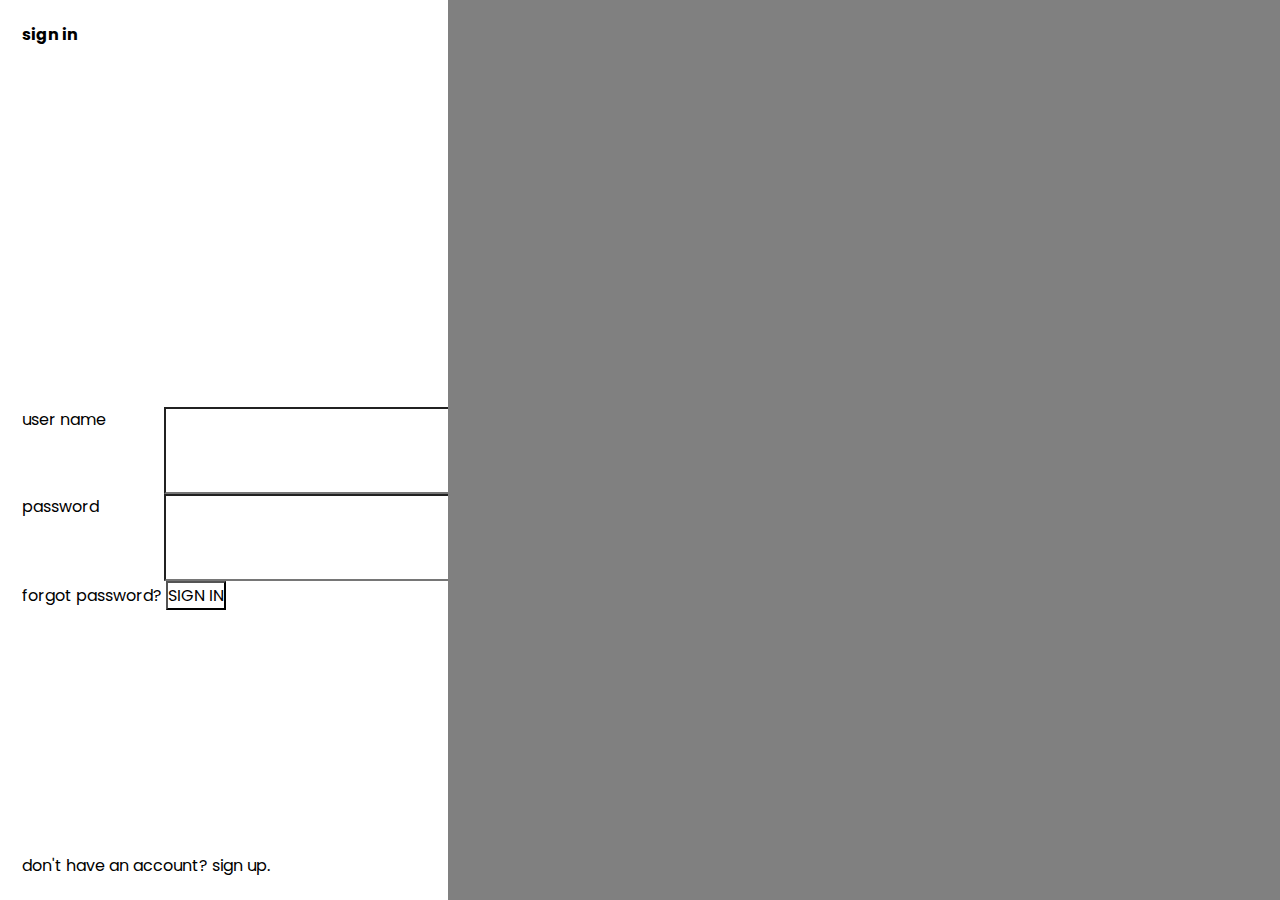
==== index.html @ af851109 "first commit" ====
<!DOCTYPE html>
<html lang="pt-br">

<head>
    <meta charset="UTF-8">
    <meta name="viewport" content="width=device-width, initial-scale=1.0">


    <title>Login Page</title>

    <!-- Imports CSS -->
    <link rel="stylesheet" href="./styles/resets.css">
    <link rel="stylesheet" href="./styles/light_dark_mode.css">
    <link rel="stylesheet" href="./styles/body-style.css">
    <!-- Fim Imports CSS -->

    <!-- others imports -->
    <link rel="stylesheet" href="https://cdn.jsdelivr.net/npm/bootstrap-icons@1.11.3/font/bootstrap-icons.min.css">
    <link rel="preconnect" href="https://fonts.googleapis.com">
    <link rel="preconnect" href="https://fonts.gstatic.com" crossorigin>
    <link 
        href="https://fonts.googleapis.com/css2?family=Poppins:ital,wght@0,100;0,200;0,300;0,400;0,500;0,600;0,700;0,800;0,900;1,100;1,200;1,300;1,400;1,500;1,600;1,700;1,800;1,900&display=swap"
        rel="stylesheet"></link>
    <!-- Fim others imports -->

</head>

<body>

    <main>

        <div>

            <section class="login">

                <h1 id="sign">sign in</h1>

                <form action="#" method="post">

                    <div>
                        <label for="email" id="label_user">user name</label>
                        <input type="email" name="email" id="email">
                    </div>

                    <div>
                        <label for="password" id="label_password">password</label>
                        <input type="password" name="password" id="password">
                    </div>

                    <a href="#" class="forgot">forgot password?</a>

                    <input type="submit" value="SIGN IN">

                </form>

                <a href="#" class="sign_up">don't have an account? sign up.</a>

            </section>

            <section class="img"></section>

        </div>

    </main>

</body>

</html>
---- styles/resets.css ----
*{
    margin: 0;
    padding: 0;
    box-sizing: border-box;

    font-family: 'Poppins', sans-serif;

    background-color: white;
    color: black;
    font-size: 1.6rem;

    list-style: none;
    text-decoration: none;


}

html{
    scroll-behavior: smooth;
    font-size: 62.5%;
}
---- styles/light_dark_mode.css ----
:root{

    --primary: #010101;
    --text: #f2f3f3;

    --others: #1919b9;

}
---- styles/body-style.css ----
main{
    height: 100vh;
    width: 100%;
}

main div{
    display: grid;
    grid-template-columns: 35% 1fr;
    height: 100%;

}

section.login{
    padding: 5%;
    display: flex;
    flex-direction: column;
    justify-content: space-between;

}





section.img{
    background-color: gray;
}
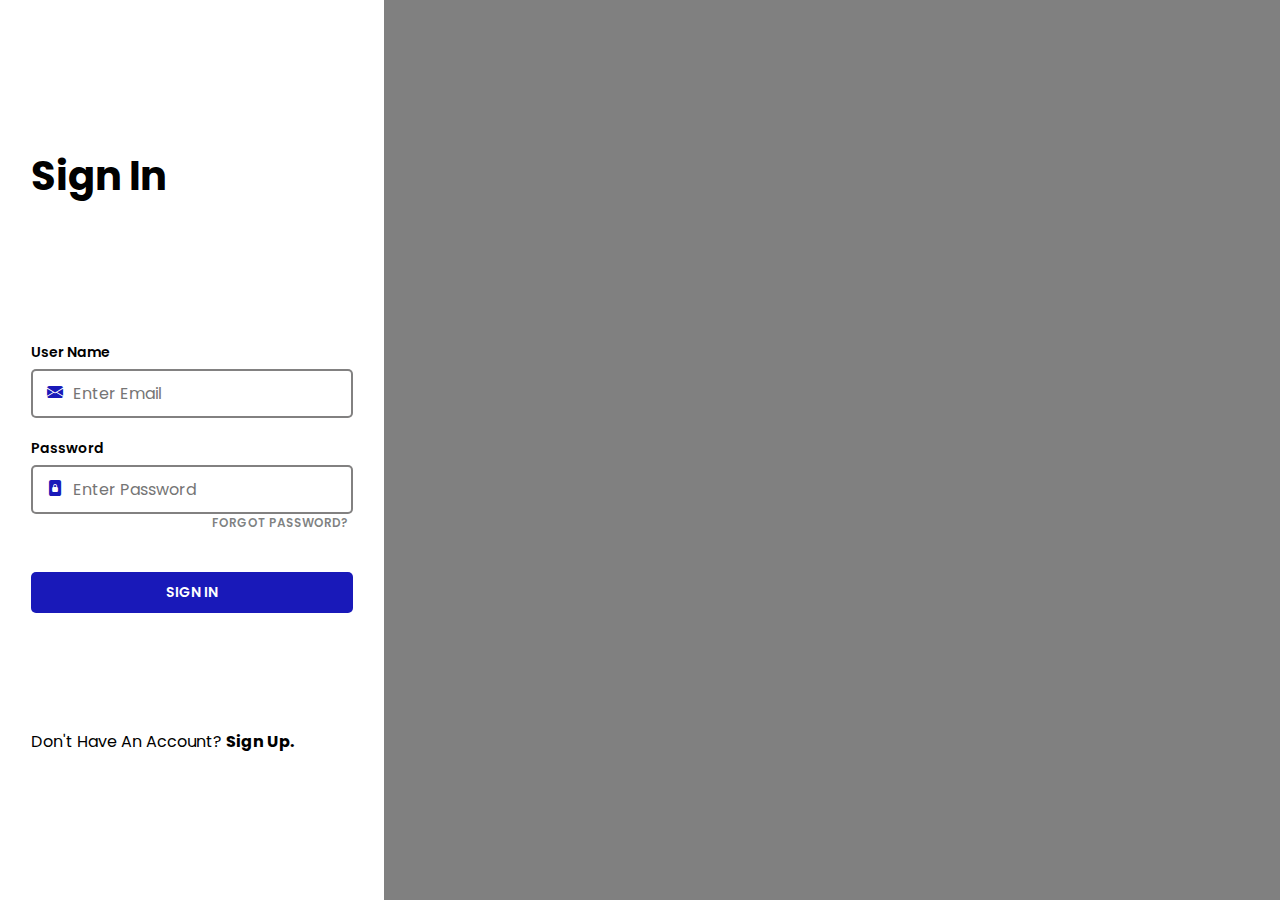
==== commit 0c2f5bf1: "updates light and dark mode also formulary design is ready" ====
--- a/index.html
+++ b/index.html
@@ -1,5 +1,5 @@
 <!DOCTYPE html>
-<html lang="pt-br">
+<html lang="pt-br" class="light">
 
 <head>
     <meta charset="UTF-8">
@@ -33,27 +33,38 @@
 
             <section class="login">
 
+
                 <h1 id="sign">sign in</h1>
 
-                <form action="#" method="post">
+                <form action="#" method="post" id="formulary">
 
-                    <div>
-                        <label for="email" id="label_user">user name</label>
-                        <input type="email" name="email" id="email">
+                    <div id="box-email">
+
+                        <label for="email" class="label_user label">user name</label>
+                       
+                        <input type="email" name="email" id="email" class="email input"
+                        placeholder="Enter Email" required>
+                        <i class="bi bi-envelope-fill"></i>
+
                     </div>
 
-                    <div>
-                        <label for="password" id="label_password">password</label>
-                        <input type="password" name="password" id="password">
+                    <div id="box-password">
+
+                        <label for="password" class="label_password label">password</label>
+                        
+                        <input type="password" name="password" id="password" class="password input" placeholder="Enter Password" required>
+                        <i class="bi bi-file-lock2-fill"></i>
+                        
+
                     </div>
 
                     <a href="#" class="forgot">forgot password?</a>
 
-                    <input type="submit" value="SIGN IN">
+                    <input type="submit" value="SIGN IN" id="sgn">
 
                 </form>
 
-                <a href="#" class="sign_up">don't have an account? sign up.</a>
+                <a href="#" class="sign_up">don't have an account? <b>sign up.</b></a>
 
             </section>
 
--- a/styles/resets.css
+++ b/styles/resets.css
@@ -5,8 +5,8 @@
 
     font-family: 'Poppins', sans-serif;
 
-    background-color: white;
-    color: black;
+    background-color: var(--primary);
+    color: var(--text);
     font-size: 1.6rem;
 
     list-style: none;
--- a/styles/light_dark_mode.css
+++ b/styles/light_dark_mode.css
@@ -1,8 +1,26 @@
 :root{
 
     --primary: #010101;
-    --text: #f2f3f3;
+    --second: #202020;
+    --text: #ffffff;
+
+    --text-sign: #ffffff;
 
     --others: #1919b9;
+    --others-hover: #11115a;
+    --light: rgba(228, 214, 214, 0.562);
+
+}
+
+.light{
+
+    --primary: #fff;
+    --second: #c4c0c0;
+    --text: #000;
+    --text-sign: #ffffff;
+
+    --others: #1919b9;
+    --others-hover: #11115a;
+    --light: rgba(32, 31, 31, 0.562);
 
 }--- a/styles/body-style.css
+++ b/styles/body-style.css
@@ -5,23 +5,178 @@
 
 main div{
     display: grid;
-    grid-template-columns: 35% 1fr;
+    grid-template-columns: 30% 1fr;
     height: 100%;
 
 }
 
 section.login{
-    padding: 5%;
+    padding: 8%;
     display: flex;
     flex-direction: column;
-    justify-content: space-between;
+    justify-content: space-evenly;
+
 
 }
 
+section.login #sign{
+    text-transform: capitalize;
+    font-size: 4rem;
+    margin-bottom: 2rem;
+
+}
+
+
+section.login #formulary{
+    display: flex;
+    flex-direction: column;
+    gap: 2rem;
+    width: 100%;
+
+}
+
+#formulary #box-email{
+    display: flex;
+    flex-direction: column;
+    position: relative;
+}
+
+#formulary #box-password{
+    display: flex;
+    flex-direction: column;
+    position: relative;
+}
+
+#formulary .label{
+    text-transform: capitalize;
+    margin-bottom: 6px;
+    font-size: 1.4rem;
+    font-weight: 600;
+}
+
+#formulary .input{
+    border: 2px solid var(--light);
+    border-radius: 5px;
+    padding: 10px 13px;
+    padding-left: 40px;
+    background-color: var(--primary);
+    outline: none;
+    width: 100%;
+
+    transition: .2s ease-in-out background-color, .2s ease-in-out padding;
+
+}
+
+
+#formulary .input:hover{
+    background-color: var(--second);
+    transition: .2s ease-in-out background-color;
+}
+
+#formulary .input:focus{
+    border-color: var(--text);
+    transition: .2s ease-in-out padding;
+    padding-left: 13px;
+}
+
+#formulary .input:focus~i{
+    display: none;
+}
+
+
+#formulary #box-email i,
+#formulary #box-password i{
+    color: var(--others);
+    transition: 0.1s ease-in-out color;
+    position: absolute;
+    background-color: transparent;
+    top: 50%;
+    left: 5%;
+}
+
+#formulary i:hover{
+    color: var(--others-hover);
+    transition: 0.1s ease-in-out color;
+}
+
+#formulary .forgot{
+    margin-top: -20px;
+    margin-right: 5px;
+    font-size: 1.2rem;
+    font-weight: 600;
+    text-align: end;
+    color: var(--light);
+    text-decoration: none;
+
+    text-transform: uppercase;
+
+    transition: .3s ease text-decoration, .2s ease color;
+}
+
+#formulary .forgot:hover{
+    color: var(--text);
+    text-decoration: underline;
+    transition: .3s ease text-decoration, .2s ease color;
+}
+
+
+#formulary #sgn{
+    outline: none;
+    border: none;
+    background-color: var(--others);
+    padding: 10px;
+    font-weight: 600;
+    font-size: 1.4rem;
+    border-radius: 5px;
+    margin-top: 20px;
+    cursor: pointer;
+    color: var(--text-sign);
+
+    transition: .3s ease-in-out background-color;
+    
+}
+
+#formulary #sgn:hover{
+    background-color: var(--others-hover);
+    transition: .3s ease-in-out background-color;
+}
+
+.login .sign_up{
+    font-size: 1.4;
+    font-weight: 400;
+    text-transform: capitalize;
+    bottom: 30px;
+
+
+}
+
+.login .sign_up b:hover{
+    color: var(--others);
+    text-decoration: underline;
+    transform: scale(1.01);
+}
 
 
 
 
 section.img{
     background-color: gray;
+}
+
+
+@media (max-width: 860px){
+    main div{
+        grid-template-columns: 50% 1fr;
+    
+    }
+}
+
+@media (max-width: 623px){
+    main div{
+        grid-template-columns: 1fr;
+    }
+
+    section.img{
+        display: none;
+    }
 }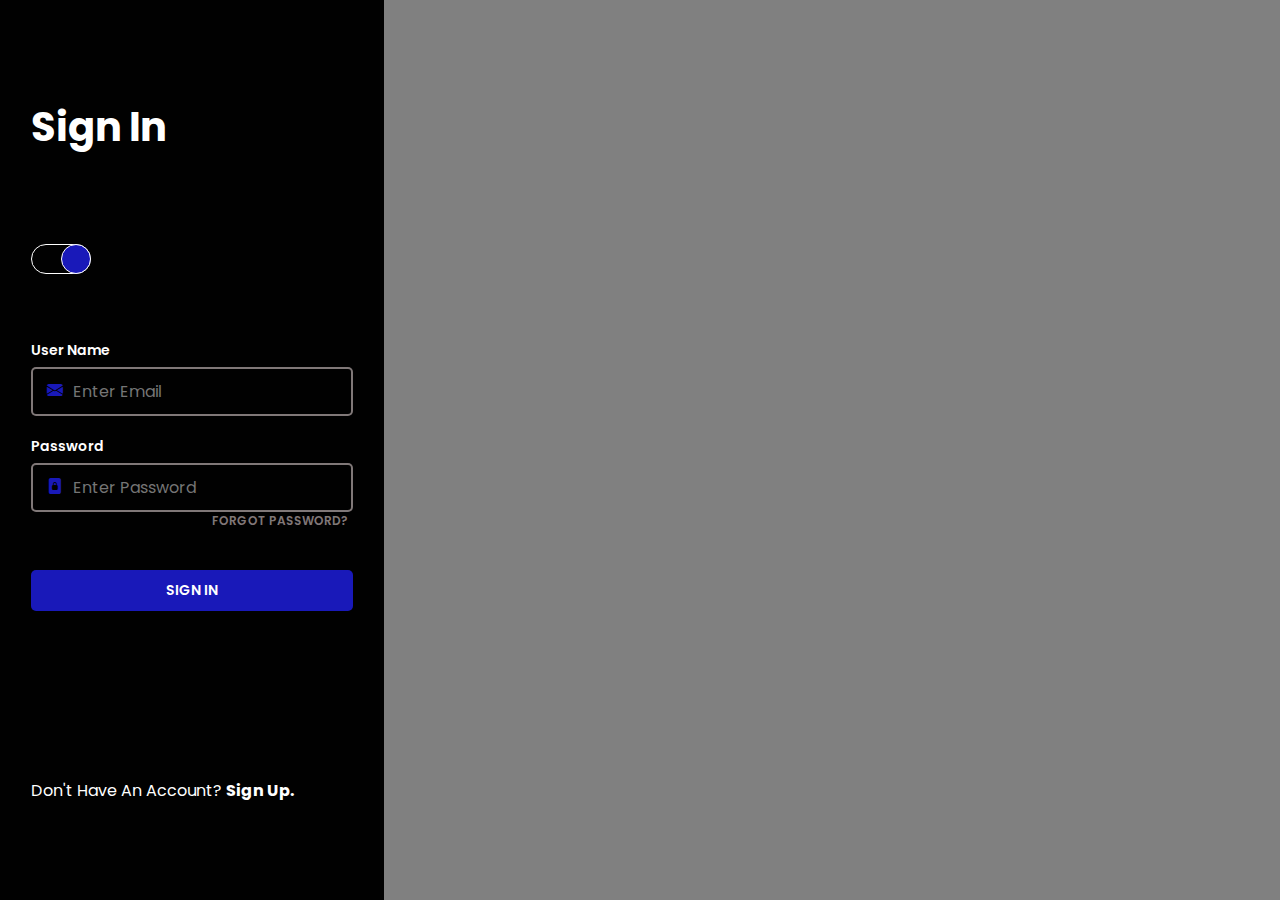
==== commit 07c2fffc: "button mode" ====
--- a/index.html
+++ b/index.html
@@ -1,5 +1,5 @@
 <!DOCTYPE html>
-<html lang="pt-br" class="light">
+<html lang="pt-br" class="">
 
 <head>
     <meta charset="UTF-8">
@@ -35,6 +35,11 @@
 
 
                 <h1 id="sign">sign in</h1>
+
+                <div class="button">
+                    <button onclick="toggleMode()"></button>
+                    <span class="tracker"></span>
+                </div>
 
                 <form action="#" method="post" id="formulary">
 
@@ -74,6 +79,8 @@
 
     </main>
 
+    <script src="./scripts/script.js"></script>
+
 </body>
 
 </html>--- a/styles/resets.css
+++ b/styles/resets.css
@@ -18,4 +18,25 @@
 html{
     scroll-behavior: smooth;
     font-size: 62.5%;
+}
+
+
+/* animations */
+
+@keyframes in{
+    0%{
+        left: 0;
+    }
+    100%{
+        left: 50%;
+    }
+}
+
+@keyframes out{
+    0%{
+        left: 50%;
+    }
+    100%{
+        left: 0;
+    }
 }--- a/styles/light_dark_mode.css
+++ b/styles/light_dark_mode.css
@@ -9,6 +9,7 @@
     --others: #1919b9;
     --others-hover: #11115a;
     --light: rgba(228, 214, 214, 0.562);
+    --light-opacity: rgba(228, 214, 214, 0.2);
 
 }
 
@@ -22,5 +23,10 @@
     --others: #1919b9;
     --others-hover: #11115a;
     --light: rgba(32, 31, 31, 0.562);
+    --light-opacity: rgba(32, 31, 31, .2);
 
+}
+
+.light button{
+    animation: out .2s ease forwards;
 }--- a/styles/body-style.css
+++ b/styles/body-style.css
@@ -26,12 +26,48 @@
 
 }
 
+section.login div.button{
+    position: relative;
+    display: flex;
+    width: 60px;
+    height: 30px;
+}
+
+section.login div button{
+    height: 30px;
+    width: 30px;
+    border-radius: 50%;
+    background-color: var(--others);
+    border: 1px solid var(--text);
+    cursor: pointer;
+    
+    position: absolute;
+    top: 0;
+    left: 50%;
+
+    transition: .2s ease;
+
+ 
+}
+
+section.login div button:hover{
+    box-shadow: 0 0 12px 10px var(--light-opacity);
+    transition: .2s ease;
+}
+
+section.login div .tracker{
+    height: 30px;
+    width: 60px;
+    border-radius: 9999999px;
+    border: 1px solid var(--text);
+}
 
 section.login #formulary{
     display: flex;
     flex-direction: column;
     gap: 2rem;
     width: 100%;
+    margin-bottom: 100px;
 
 }
 
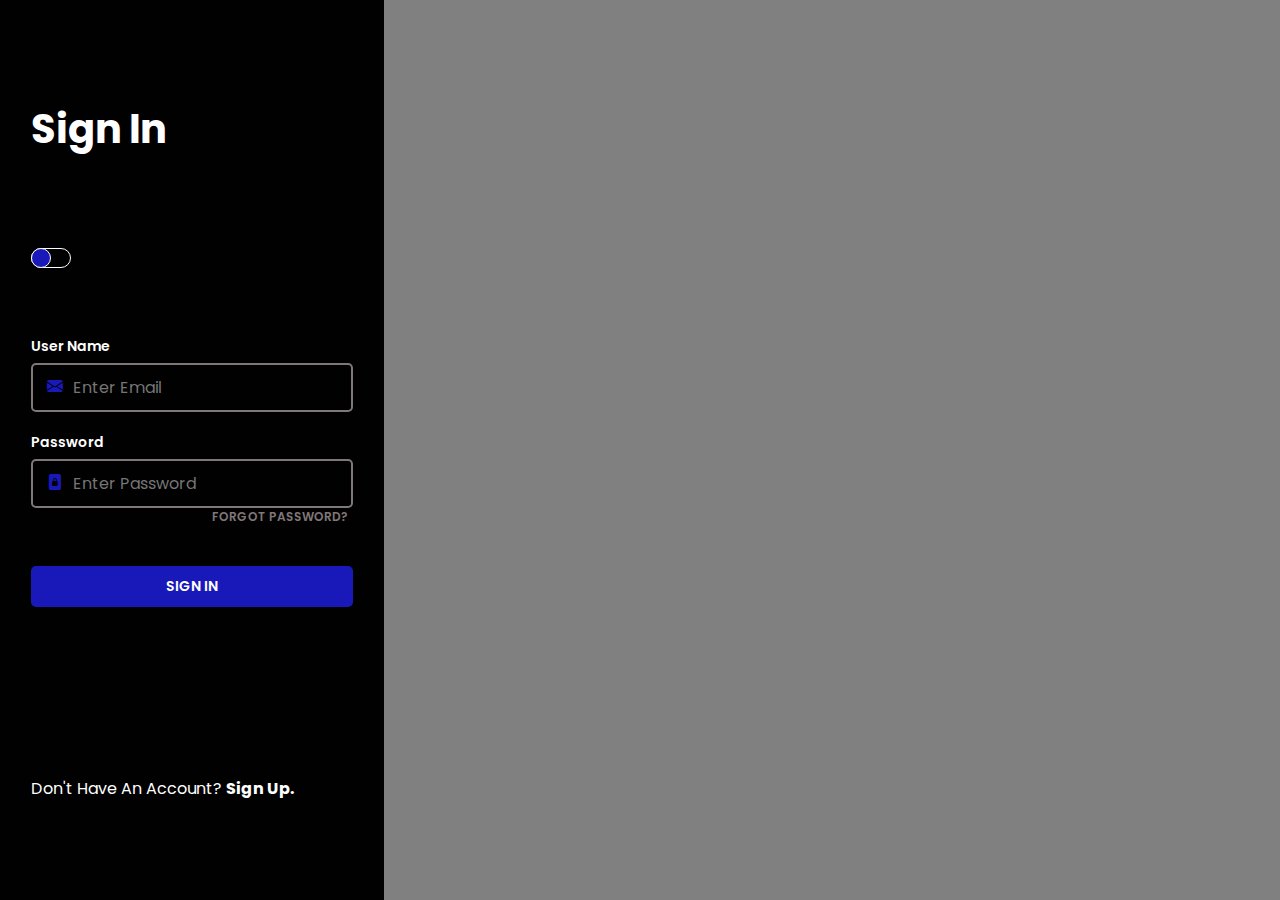
==== commit 65e0c45f: "updates sites on responsive and add sign up nav" ====
--- a/index.html
+++ b/index.html
@@ -69,7 +69,7 @@
 
                 </form>
 
-                <a href="#" class="sign_up">don't have an account? <b>sign up.</b></a>
+                <a href="./alternate_pages/sign_up.html" class="sign_up">don't have an account? <b>sign up.</b></a>
 
             </section>
 
--- a/styles/resets.css
+++ b/styles/resets.css
@@ -39,4 +39,5 @@
     100%{
         left: 0;
     }
-}+}
+
--- a/styles/light_dark_mode.css
+++ b/styles/light_dark_mode.css
@@ -16,17 +16,17 @@
 .light{
 
     --primary: #fff;
-    --second: #c4c0c0;
+    --second: #e4dfdf;
     --text: #000;
     --text-sign: #ffffff;
 
     --others: #1919b9;
     --others-hover: #11115a;
     --light: rgba(32, 31, 31, 0.562);
-    --light-opacity: rgba(32, 31, 31, .2);
+    --light-opacity: rgba(32, 31, 31, .4);
 
 }
 
 .light button{
-    animation: out .2s ease forwards;
+    animation: in .2s ease forwards;
 }--- a/styles/body-style.css
+++ b/styles/body-style.css
@@ -15,8 +15,6 @@
     display: flex;
     flex-direction: column;
     justify-content: space-evenly;
-
-
 }
 
 section.login #sign{
@@ -29,13 +27,13 @@
 section.login div.button{
     position: relative;
     display: flex;
-    width: 60px;
-    height: 30px;
+    width: 40px;
+    height: 20px;
 }
 
 section.login div button{
-    height: 30px;
-    width: 30px;
+    height: 100%;
+    width: 50%;
     border-radius: 50%;
     background-color: var(--others);
     border: 1px solid var(--text);
@@ -43,21 +41,24 @@
     
     position: absolute;
     top: 0;
-    left: 50%;
+    left: 0%;
 
     transition: .2s ease;
 
- 
+}
+
+button{
+    animation: out .2s ease;
 }
 
 section.login div button:hover{
-    box-shadow: 0 0 12px 10px var(--light-opacity);
+    box-shadow: 0 0 4px 4px var(--light-opacity);
     transition: .2s ease;
 }
 
 section.login div .tracker{
-    height: 30px;
-    width: 60px;
+    height: inherit;
+    width: inherit;
     border-radius: 9999999px;
     border: 1px solid var(--text);
 }
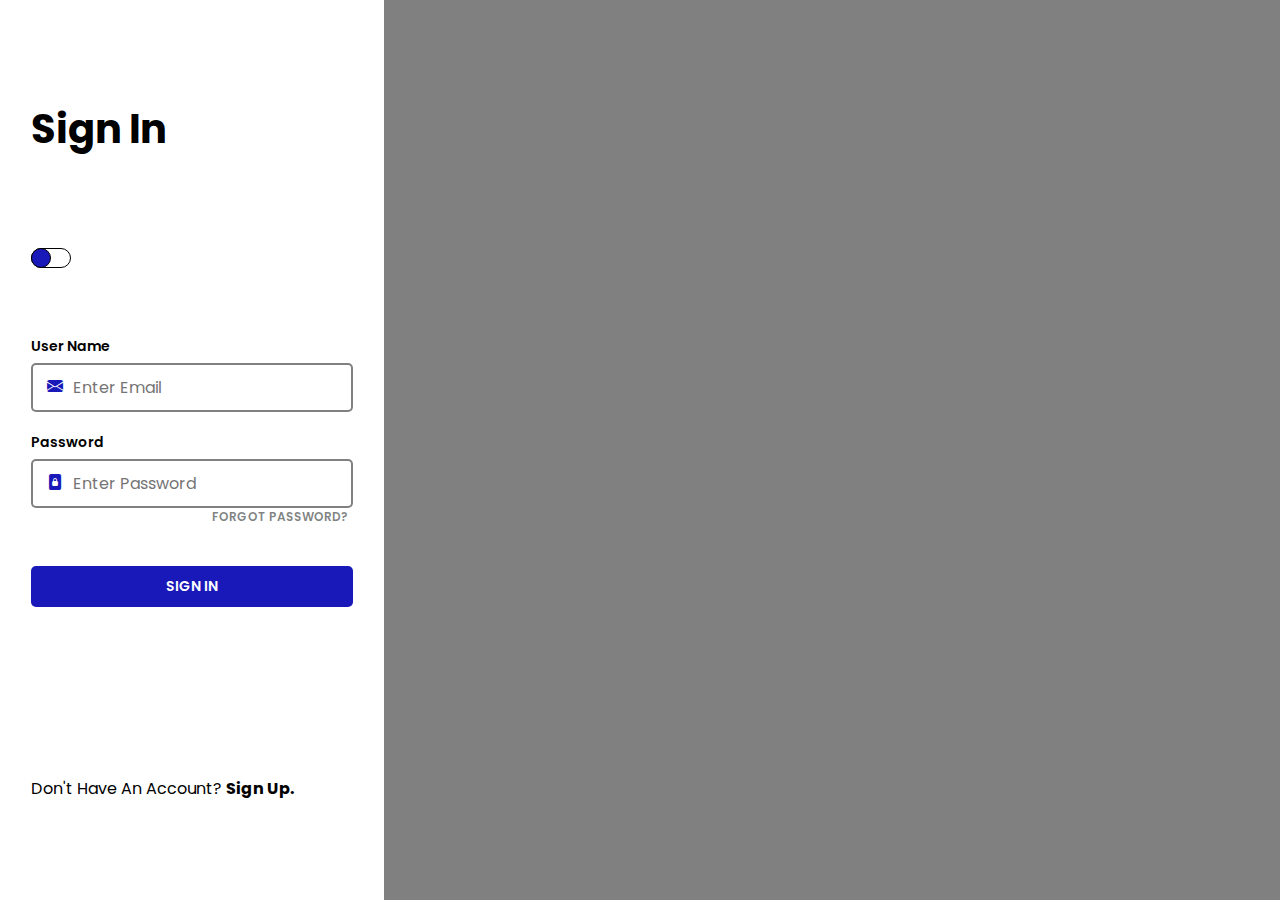
==== commit 3848eed9: "default mode light" ====
--- a/index.html
+++ b/index.html
@@ -79,7 +79,7 @@
 
     </main>
 
-    <script src="./scripts/script.js"></script>
+    <script src="./scripts/script_login.js"></script>
 
 </body>
 
--- a/styles/light_dark_mode.css
+++ b/styles/light_dark_mode.css
@@ -1,19 +1,5 @@
+
 :root{
-
-    --primary: #010101;
-    --second: #202020;
-    --text: #ffffff;
-
-    --text-sign: #ffffff;
-
-    --others: #1919b9;
-    --others-hover: #11115a;
-    --light: rgba(228, 214, 214, 0.562);
-    --light-opacity: rgba(228, 214, 214, 0.2);
-
-}
-
-.light{
 
     --primary: #fff;
     --second: #e4dfdf;
@@ -27,6 +13,21 @@
 
 }
 
-.light button{
+.dark button{
     animation: in .2s ease forwards;
+}
+
+.dark{
+
+    --primary: #010101;
+    --second: #202020;
+    --text: #ffffff;
+
+    --text-sign: #ffffff;
+
+    --others: #1919b9;
+    --others-hover: #11115a;
+    --light: rgba(228, 214, 214, 0.562);
+    --light-opacity: rgba(228, 214, 214, 0.2);
+
 }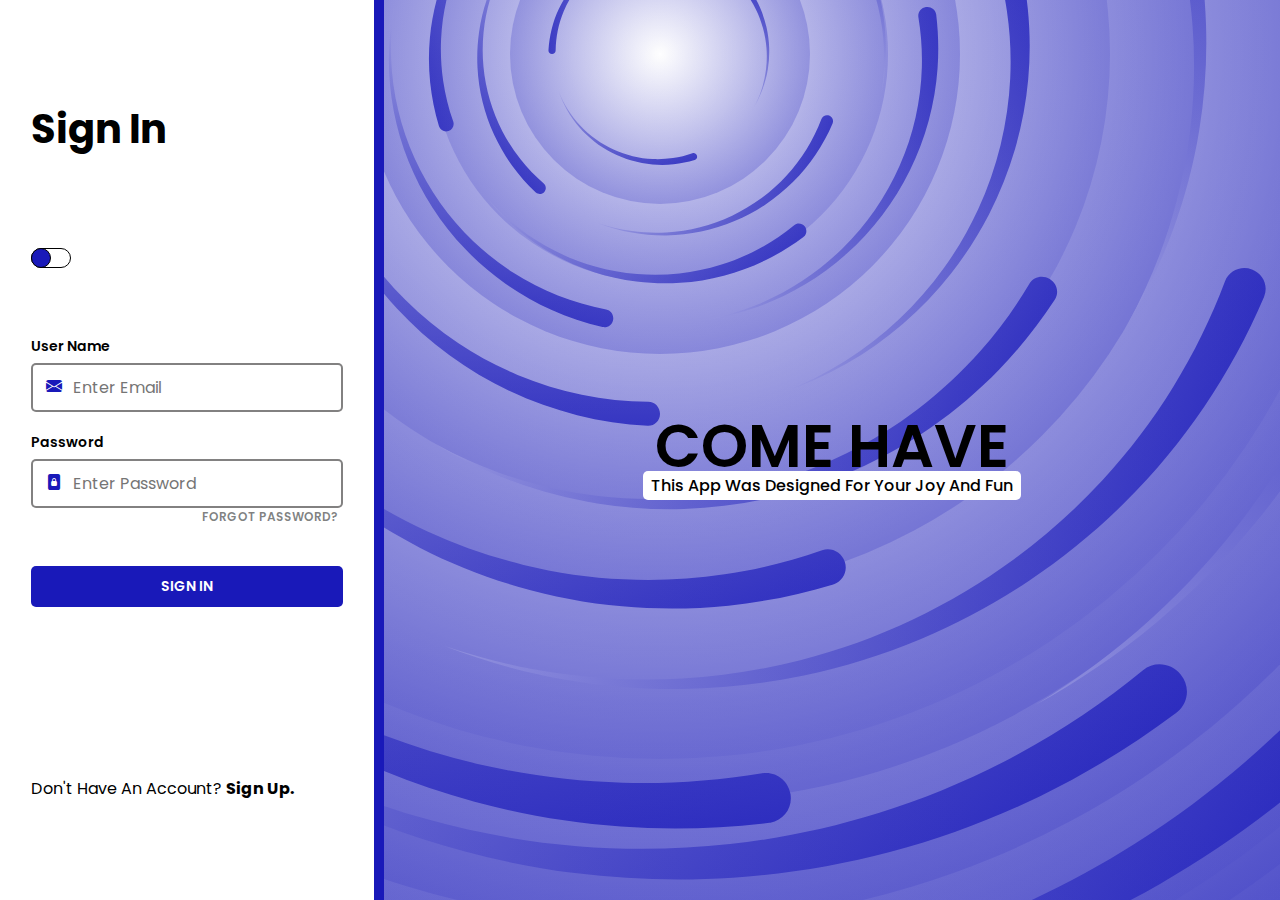
==== commit 4f62e5e9: "updates final in css and add image background section 2 in dark and light mode" ====
--- a/index.html
+++ b/index.html
@@ -4,6 +4,7 @@
 <head>
     <meta charset="UTF-8">
     <meta name="viewport" content="width=device-width, initial-scale=1.0">
+    <link rel="shortcut icon" href="./assets/favicon.png" type="image/x-icon">
 
 
     <title>Login Page</title>
@@ -73,7 +74,15 @@
 
             </section>
 
-            <section class="img"></section>
+            <section class="img">
+
+
+                <h2 class="title">come have</h2>
+                <p class="text">this app was designed for your joy and fun</p>
+
+
+
+            </section>
 
         </div>
 
--- a/styles/light_dark_mode.css
+++ b/styles/light_dark_mode.css
@@ -10,6 +10,8 @@
     --others-hover: #11115a;
     --light: rgba(32, 31, 31, 0.562);
     --light-opacity: rgba(32, 31, 31, .4);
+
+    --background: url(../assets/svg/background-light.svg);
 
 }
 
@@ -30,4 +32,6 @@
     --light: rgba(228, 214, 214, 0.562);
     --light-opacity: rgba(228, 214, 214, 0.2);
 
+    --background: url(../assets/svg/background-dark.svg);
+
 }--- a/styles/body-style.css
+++ b/styles/body-style.css
@@ -13,6 +13,7 @@
 section.login{
     padding: 8%;
     display: flex;
+    border-right: solid 10px var(--others);
     flex-direction: column;
     justify-content: space-evenly;
 }
@@ -197,8 +198,39 @@
 
 
 section.img{
-    background-color: gray;
-}
+    display: flex;
+    flex-direction: column;
+    justify-content: center;
+    align-items: center;
+
+    background-image: var(--background); 
+    background-repeat: no-repeat;
+    background-position: cover;
+    background-size: cover;
+}
+
+section.img .title, section.img span, section.img .text{
+    background-color: transparent;
+}
+
+section.img .title{
+    font-size: 6rem;
+    text-transform: uppercase;
+    font-weight: 600;
+
+}
+section.img .text{
+    margin-top: -20px;
+    text-transform: capitalize;
+    font-weight: 500;
+    font-size: 100%;
+    background-color: var(--primary);
+    padding: 2px 8px;
+    border-radius: 5px;
+
+}
+
+
 
 
 @media (max-width: 860px){
@@ -206,6 +238,17 @@
         grid-template-columns: 50% 1fr;
     
     }
+
+    section.img .title{
+        font-size: 4rem;
+    }
+
+    section.img .text{
+        margin-top: -13px;
+        font-size: 80%;
+    }
+
+
 }
 
 @media (max-width: 623px){
